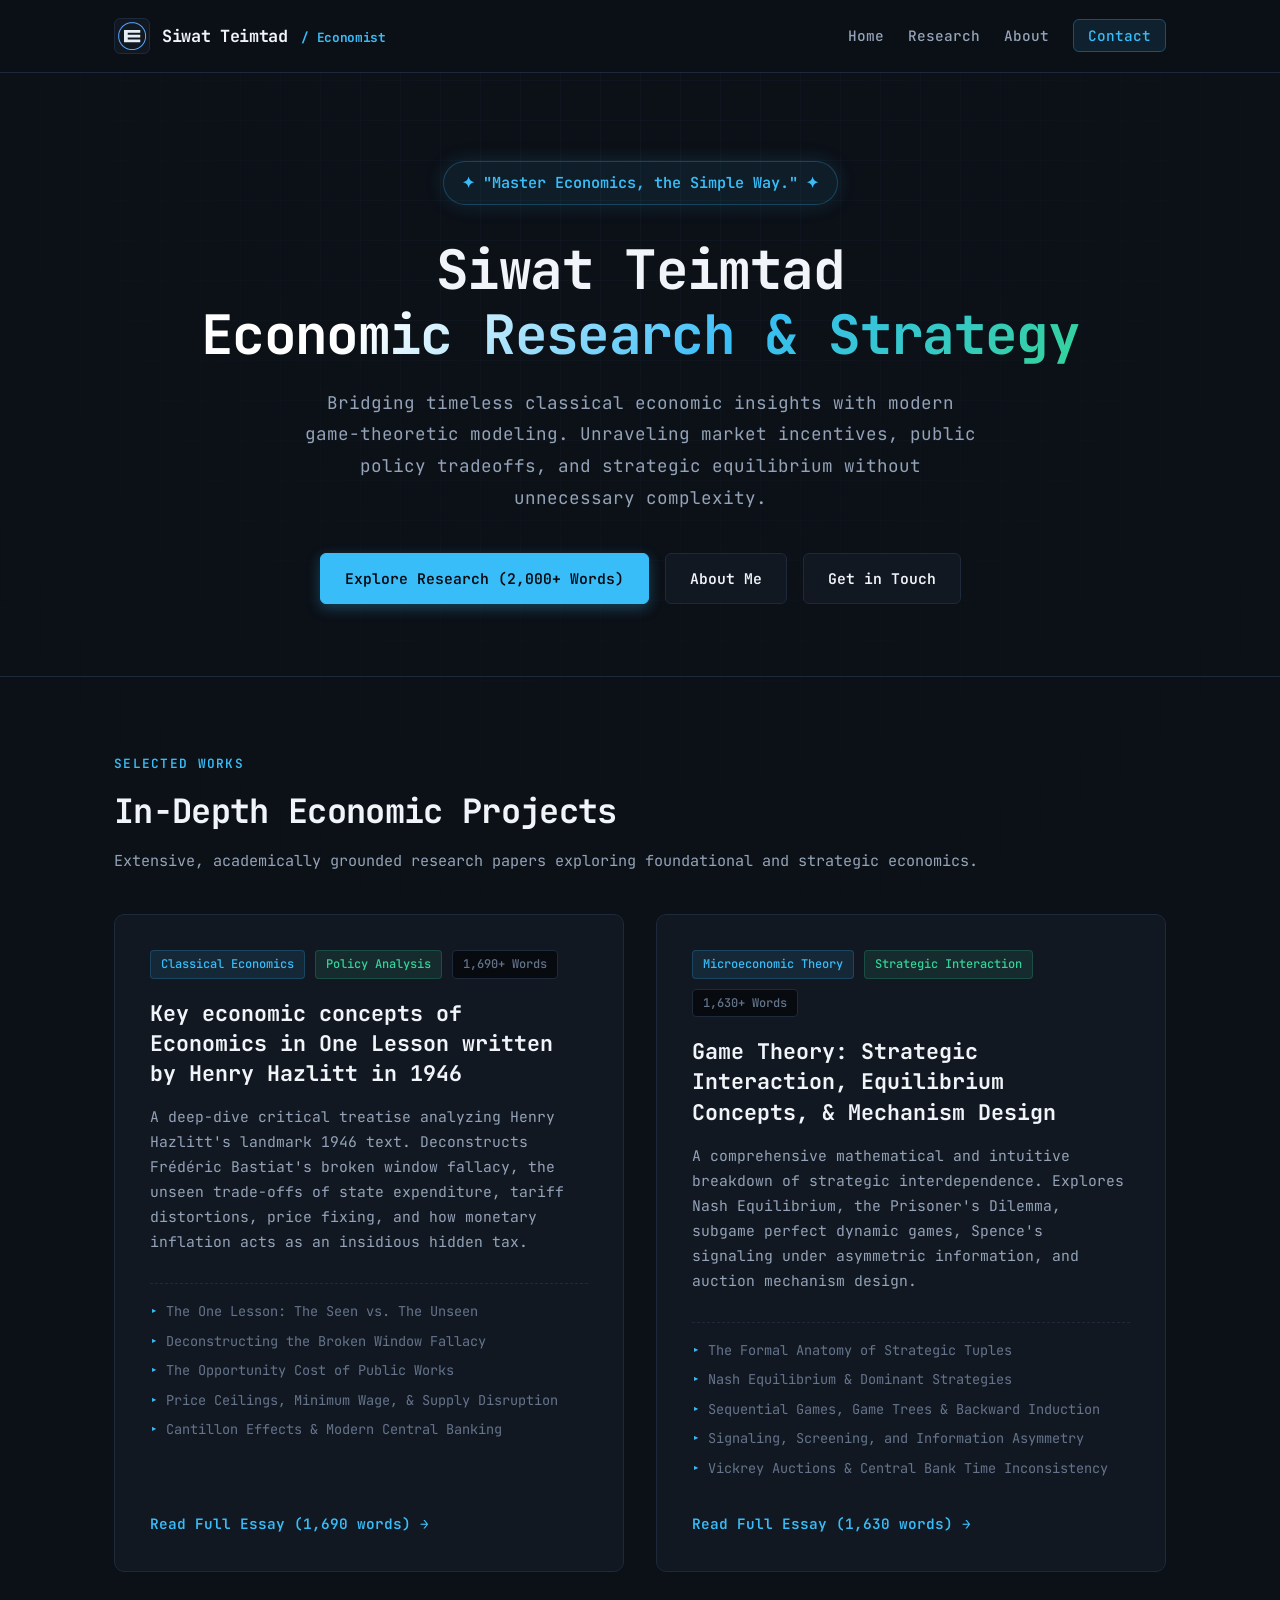
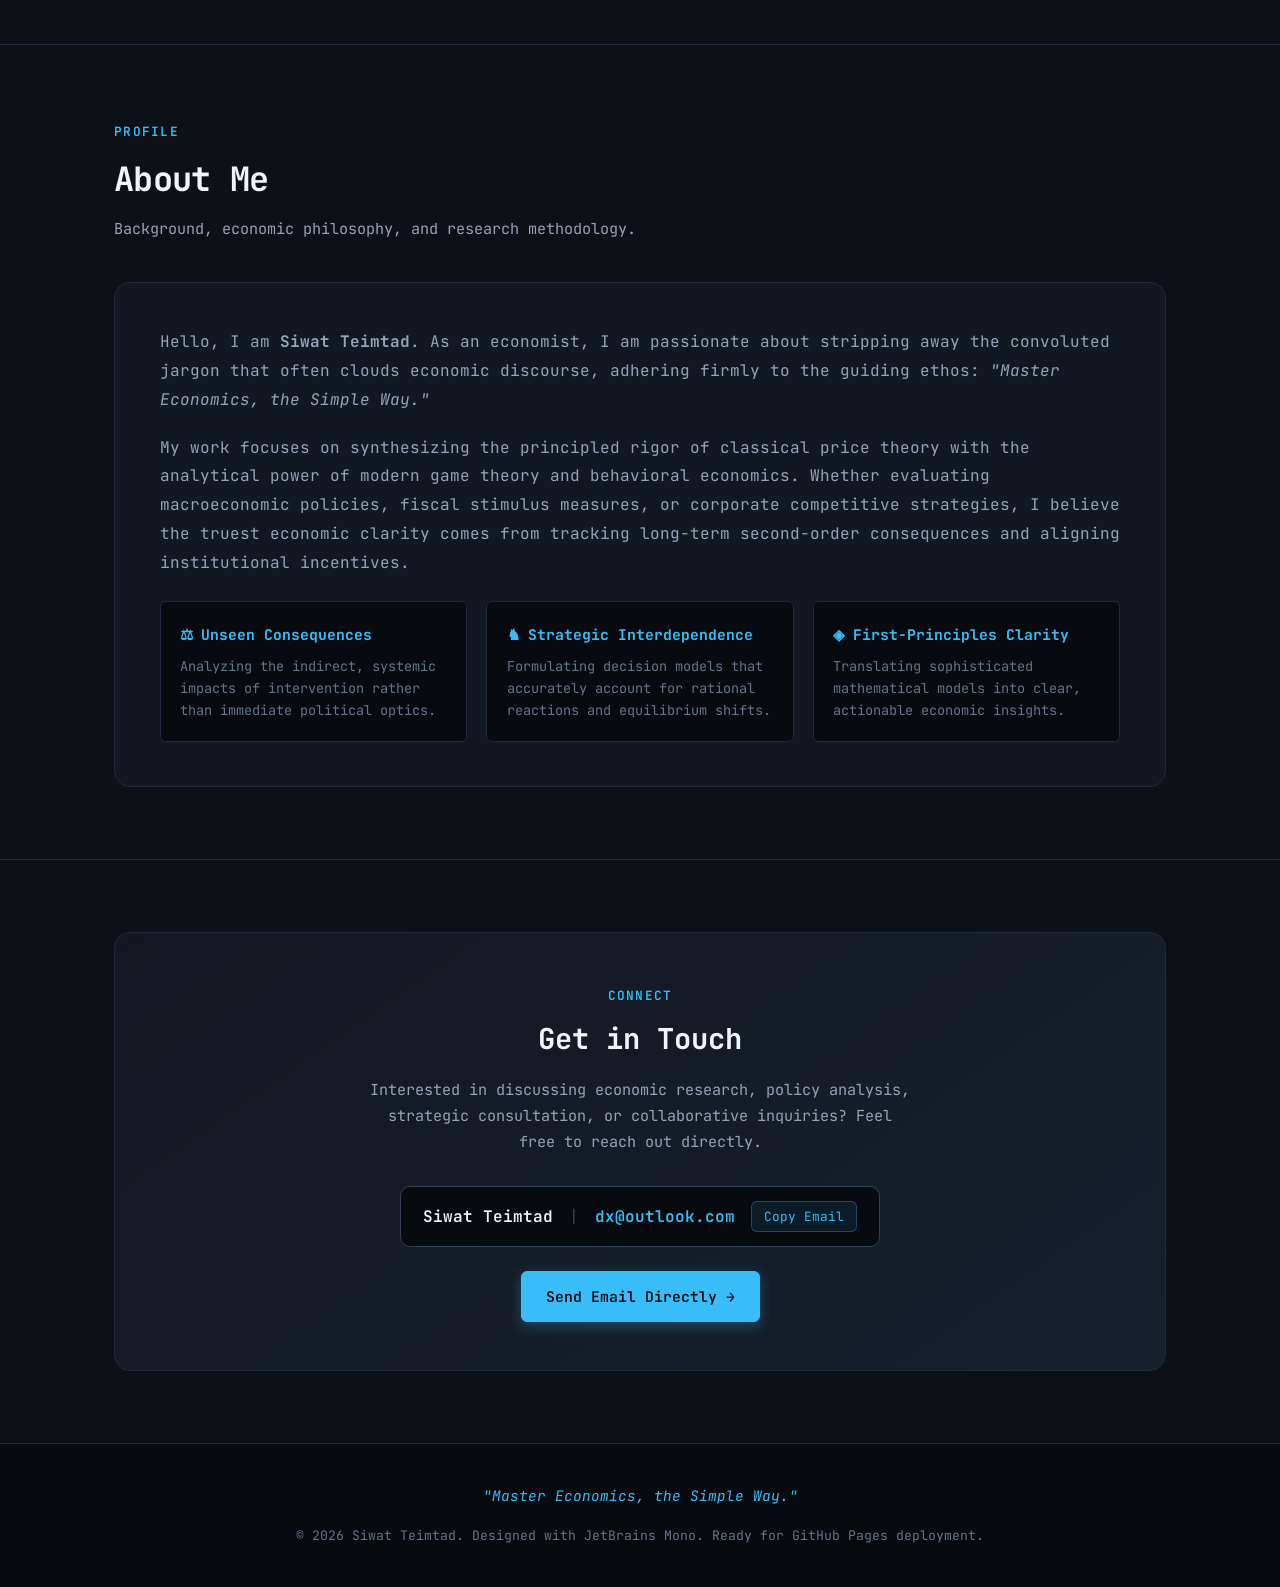
==== index.html @ f7edff2b "Add files via upload" ====
<!DOCTYPE html>
<html lang="en">
<head>
  <meta charset="UTF-8">
  <meta name="viewport" content="width=device-width, initial-scale=1.0">
  <title>Siwat Teimtad | Economist Portfolio</title>
  <meta name="description" content="Portfolio of Siwat Teimtad, Economist. Specializing in classical economic principles, Hazlitt's analytical framework, and applied game theory.">
  <link rel="stylesheet" href="style.css">
  <link rel="icon" type="image/png" href="black.png">
</head>
<body>
  <div id="progress-bar"></div>
  <div class="bg-grid"></div>

  <!-- Header -->
  <header class="site-header">
    <div class="container nav-inner">
      <a href="#home" class="brand-link">
        <img src="black.png" alt="Siwat Teimtad Logo" class="brand-logo">
        <span>Siwat Teimtad <span class="brand-tag">/ Economist</span></span>
      </a>
      <nav>
        <ul class="nav-links">
          <li><a href="#home">Home</a></li>
          <li><a href="#projects">Research</a></li>
          <li><a href="#about">About</a></li>
          <li><a href="#contact" class="nav-badge-btn">Contact</a></li>
        </ul>
      </nav>
    </div>
  </header>

  <!-- Hero Section -->
  <section id="home" class="hero-section">
    <div class="container">
      <div class="hero-quote-badge">
        <span>✦</span>
        <span>"Master Economics, the Simple Way."</span>
        <span>✦</span>
      </div>
      <h1 class="hero-title">
        Siwat Teimtad <br>
        <span class="gradient-text">Economic Research & Strategy</span>
      </h1>
      <p class="hero-subtitle">
        Bridging timeless classical economic insights with modern game-theoretic modeling. 
        Unraveling market incentives, public policy tradeoffs, and strategic equilibrium without unnecessary complexity.
      </p>
      <div class="hero-actions">
        <a href="#projects" class="btn btn-primary">Explore Research (2,000+ Words)</a>
        <a href="#about" class="btn btn-secondary">About Me</a>
        <a href="#contact" class="btn btn-secondary">Get in Touch</a>
      </div>
    </div>
  </section>

  <!-- Featured Projects Section -->
  <section id="projects" class="projects-section">
    <div class="container">
      <div class="section-header">
        <span class="section-label">Selected Works</span>
        <h2 class="section-title">In-Depth Economic Projects</h2>
        <p class="section-desc">Extensive, academically grounded research papers exploring foundational and strategic economics.</p>
      </div>

      <div class="projects-grid">
        <!-- Project 1: Hazlitt's Economics in One Lesson -->
        <article class="project-card">
          <div>
            <div class="project-meta">
              <span class="tag tag-cyan">Classical Economics</span>
              <span class="tag tag-emerald">Policy Analysis</span>
              <span class="tag tag-metric">1,690+ Words</span>
            </div>
            <h3>Key economic concepts of Economics in One Lesson written by Henry Hazlitt in 1946</h3>
            <p>
              A deep-dive critical treatise analyzing Henry Hazlitt's landmark 1946 text. Deconstructs Frédéric Bastiat's broken window fallacy, the unseen trade-offs of state expenditure, tariff distortions, price fixing, and how monetary inflation acts as an insidious hidden tax.
            </p>
            <ul class="project-topics">
              <li>The One Lesson: The Seen vs. The Unseen</li>
              <li>Deconstructing the Broken Window Fallacy</li>
              <li>The Opportunity Cost of Public Works</li>
              <li>Price Ceilings, Minimum Wage, & Supply Disruption</li>
              <li>Cantillon Effects & Modern Central Banking</li>
            </ul>
          </div>
          <a href="projects/economics-in-one-lesson.html" class="card-link">
            Read Full Essay (1,690 words) →
          </a>
        </article>

        <!-- Project 2: Game Theory -->
        <article class="project-card">
          <div>
            <div class="project-meta">
              <span class="tag tag-cyan">Microeconomic Theory</span>
              <span class="tag tag-emerald">Strategic Interaction</span>
              <span class="tag tag-metric">1,630+ Words</span>
            </div>
            <h3>Game Theory: Strategic Interaction, Equilibrium Concepts, & Mechanism Design</h3>
            <p>
              A comprehensive mathematical and intuitive breakdown of strategic interdependence. Explores Nash Equilibrium, the Prisoner's Dilemma, subgame perfect dynamic games, Spence's signaling under asymmetric information, and auction mechanism design.
            </p>
            <ul class="project-topics">
              <li>The Formal Anatomy of Strategic Tuples</li>
              <li>Nash Equilibrium & Dominant Strategies</li>
              <li>Sequential Games, Game Trees & Backward Induction</li>
              <li>Signaling, Screening, and Information Asymmetry</li>
              <li>Vickrey Auctions & Central Bank Time Inconsistency</li>
            </ul>
          </div>
          <a href="projects/game-theory.html" class="card-link">
            Read Full Essay (1,630 words) →
          </a>
        </article>
      </div>
    </div>
  </section>

  <!-- About Me Section -->
  <section id="about" class="about-section">
    <div class="container">
      <div class="section-header">
        <span class="section-label">Profile</span>
        <h2 class="section-title">About Me</h2>
        <p class="section-desc">Background, economic philosophy, and research methodology.</p>
      </div>

      <div class="about-card">
        <div class="about-bio">
          <p>
            Hello, I am <strong>Siwat Teimtad</strong>. As an economist, I am passionate about stripping away the convoluted jargon that often clouds economic discourse, adhering firmly to the guiding ethos: <em>"Master Economics, the Simple Way."</em>
          </p>
          <p>
            My work focuses on synthesizing the principled rigor of classical price theory with the analytical power of modern game theory and behavioral economics. Whether evaluating macroeconomic policies, fiscal stimulus measures, or corporate competitive strategies, I believe the truest economic clarity comes from tracking long-term second-order consequences and aligning institutional incentives.
          </p>
          
          <div class="about-principles">
            <div class="principle-box">
              <h4><span>⚖</span> Unseen Consequences</h4>
              <p>Analyzing the indirect, systemic impacts of intervention rather than immediate political optics.</p>
            </div>
            <div class="principle-box">
              <h4><span>♞</span> Strategic Interdependence</h4>
              <p>Formulating decision models that accurately account for rational reactions and equilibrium shifts.</p>
            </div>
            <div class="principle-box">
              <h4><span>◈</span> First-Principles Clarity</h4>
              <p>Translating sophisticated mathematical models into clear, actionable economic insights.</p>
            </div>
          </div>
        </div>
      </div>
    </div>
  </section>

  <!-- Contact Section -->
  <section id="contact" class="contact-section">
    <div class="container">
      <div class="contact-card">
        <span class="section-label">Connect</span>
        <h3>Get in Touch</h3>
        <p>
          Interested in discussing economic research, policy analysis, strategic consultation, or collaborative inquiries? Feel free to reach out directly.
        </p>

        <div class="contact-details-box">
          <span class="contact-name">Siwat Teimtad</span>
          <span class="contact-separator">|</span>
          <a href="mailto:dx@outlook.com" class="contact-email-link">dx@outlook.com</a>
          <button id="copy-email-btn" class="copy-btn" title="Copy email to clipboard">Copy Email</button>
        </div>

        <div>
          <a href="mailto:dx@outlook.com" class="btn btn-primary">Send Email Directly →</a>
        </div>
      </div>
    </div>
  </section>

  <!-- Footer -->
  <footer class="site-footer">
    <div class="container footer-content">
      <div class="footer-quote">"Master Economics, the Simple Way."</div>
      <div class="footer-copy">© 2026 Siwat Teimtad. Designed with JetBrains Mono. Ready for GitHub Pages deployment.</div>
    </div>
  </footer>

  <button id="back-to-top" aria-label="Back to Top">↑</button>
  <div id="toast"></div>

  <script src="script.js"></script>
</body>
</html>
---- style.css ----
/* ==========================================================================
   SIWAT TEIMTAD | ECONOMIST PORTFOLIO
   Theme: Modern Dark Mode
   Typography: JetBrains Mono
   ========================================================================== */

@import url('https://fonts.googleapis.com/css2?family=JetBrains+Mono:ital,wght@0,300;0,400;0,500;0,600;0,700;1,400;1,600&display=swap');

:root {
  --font-mono: 'JetBrains Mono', -apple-system, BlinkMacSystemFont, monospace;
  
  /* Color Palette */
  --bg-darkest: #070a0f;
  --bg-primary: #0c1017;
  --bg-card: #121822;
  --bg-card-hover: #17202d;
  --bg-elevated: #1d2838;
  
  --border-subtle: #1e293b;
  --border-highlight: #334155;
  --border-accent: #38bdf8;
  
  --text-primary: #f1f5f9;
  --text-secondary: #94a3b8;
  --text-muted: #64748b;
  
  --accent-cyan: #38bdf8;
  --accent-blue: #60a5fa;
  --accent-emerald: #34d399;
  --accent-amber: #fbbf24;
  --accent-rose: #f43f5e;
  
  --glow-cyan: rgba(56, 189, 248, 0.15);
  --glow-emerald: rgba(52, 211, 153, 0.15);
  
  --radius-sm: 6px;
  --radius-md: 10px;
  --radius-lg: 16px;
  --container-width: 1100px;
  --container-prose: 820px;
  --transition: all 0.25s cubic-bezier(0.16, 1, 0.3, 1);
}

/* Base Styles */
* {
  box-sizing: border-box;
  margin: 0;
  padding: 0;
}

html {
  scroll-behavior: smooth;
  font-size: 16px;
}

body {
  font-family: var(--font-mono);
  background-color: var(--bg-primary);
  color: var(--text-primary);
  line-height: 1.7;
  min-height: 100vh;
  display: flex;
  flex-direction: column;
  overflow-x: hidden;
  -webkit-font-smoothing: antialiased;
}

/* Reading Progress Bar (Fixed Top) */
#progress-bar {
  position: fixed;
  top: 0;
  left: 0;
  height: 3px;
  width: 0%;
  background: linear-gradient(90deg, var(--accent-cyan), var(--accent-emerald));
  z-index: 1000;
  transition: width 0.1s ease-out;
}

/* Background Atmosphere Grid */
.bg-grid {
  position: fixed;
  inset: 0;
  background-image: 
    linear-gradient(to right, rgba(30, 41, 59, 0.25) 1px, transparent 1px),
    linear-gradient(to bottom, rgba(30, 41, 59, 0.25) 1px, transparent 1px);
  background-size: 40px 40px;
  pointer-events: none;
  z-index: -1;
  mask-image: radial-gradient(circle at 50% 20%, black, transparent 80%);
  -webkit-mask-image: radial-gradient(circle at 50% 20%, black, transparent 80%);
}

/* Container */
.container {
  width: 100%;
  max-width: var(--container-width);
  margin: 0 auto;
  padding: 0 1.5rem;
}

.container-prose {
  max-width: var(--container-prose);
}

/* Navbar */
.site-header {
  position: sticky;
  top: 0;
  z-index: 100;
  backdrop-filter: blur(12px);
  -webkit-backdrop-filter: blur(12px);
  background-color: rgba(12, 16, 23, 0.85);
  border-bottom: 1px solid var(--border-subtle);
  transition: var(--transition);
}

.nav-inner {
  display: flex;
  align-items: center;
  justify-content: space-between;
  height: 72px;
}

.brand-link {
  display: flex;
  align-items: center;
  gap: 12px;
  text-decoration: none;
  color: var(--text-primary);
  font-weight: 700;
  font-size: 1.05rem;
  letter-spacing: -0.02em;
}

.brand-logo {
  width: 36px;
  height: 36px;
  object-fit: contain;
  border-radius: var(--radius-sm);
  background: var(--bg-card);
  border: 1px solid var(--border-subtle);
  padding: 2px;
}

.brand-tag {
  color: var(--accent-cyan);
  font-size: 0.8rem;
  margin-left: 4px;
}

.nav-links {
  display: flex;
  align-items: center;
  gap: 1.5rem;
  list-style: none;
}

.nav-links a {
  text-decoration: none;
  color: var(--text-secondary);
  font-size: 0.9rem;
  font-weight: 500;
  transition: var(--transition);
  position: relative;
  padding: 4px 0;
}

.nav-links a:hover,
.nav-links a.active {
  color: var(--accent-cyan);
}

.nav-badge-btn {
  background: rgba(56, 189, 248, 0.1);
  color: var(--accent-cyan) !important;
  border: 1px solid rgba(56, 189, 248, 0.3);
  padding: 6px 14px !important;
  border-radius: var(--radius-sm);
}

.nav-badge-btn:hover {
  background: var(--accent-cyan) !important;
  color: var(--bg-darkest) !important;
}

/* Hero Section */
.hero-section {
  padding: 5.5rem 0 4.5rem;
  text-align: center;
  position: relative;
}

.hero-quote-badge {
  display: inline-flex;
  align-items: center;
  gap: 8px;
  background: rgba(56, 189, 248, 0.08);
  border: 1px solid rgba(56, 189, 248, 0.25);
  padding: 8px 18px;
  border-radius: 9999px;
  color: var(--accent-cyan);
  font-size: 0.95rem;
  font-weight: 600;
  margin-bottom: 2rem;
  box-shadow: 0 0 20px var(--glow-cyan);
  animation: pulseGlow 4s infinite alternate;
}

@keyframes pulseGlow {
  0% { box-shadow: 0 0 15px rgba(56, 189, 248, 0.1); }
  100% { box-shadow: 0 0 30px rgba(56, 189, 248, 0.25); }
}

.hero-title {
  font-size: clamp(2.2rem, 5vw, 3.4rem);
  font-weight: 700;
  letter-spacing: -0.03em;
  line-height: 1.2;
  margin-bottom: 1.2rem;
}

.hero-title .gradient-text {
  background: linear-gradient(135deg, #ffffff 20%, var(--accent-cyan) 60%, var(--accent-emerald) 100%);
  -webkit-background-clip: text;
  -webkit-text-fill-color: transparent;
}

.hero-subtitle {
  font-size: 1.1rem;
  color: var(--text-secondary);
  max-width: 680px;
  margin: 0 auto 2.5rem;
  line-height: 1.8;
  font-weight: 400;
}

.hero-actions {
  display: flex;
  align-items: center;
  justify-content: center;
  gap: 1rem;
  flex-wrap: wrap;
}

.btn {
  display: inline-flex;
  align-items: center;
  gap: 8px;
  font-family: var(--font-mono);
  font-size: 0.92rem;
  font-weight: 600;
  padding: 12px 24px;
  border-radius: var(--radius-sm);
  text-decoration: none;
  cursor: pointer;
  transition: var(--transition);
  border: 1px solid transparent;
}

.btn-primary {
  background-color: var(--accent-cyan);
  color: var(--bg-darkest);
  border-color: var(--accent-cyan);
  box-shadow: 0 4px 14px rgba(56, 189, 248, 0.3);
}

.btn-primary:hover {
  background-color: #7dd3fc;
  transform: translateY(-2px);
  box-shadow: 0 6px 20px rgba(56, 189, 248, 0.45);
}

.btn-secondary {
  background-color: var(--bg-card);
  color: var(--text-primary);
  border-color: var(--border-subtle);
}

.btn-secondary:hover {
  background-color: var(--bg-card-hover);
  border-color: var(--border-highlight);
  transform: translateY(-2px);
}

/* Section Header */
.section-header {
  margin-bottom: 2.5rem;
}

.section-label {
  display: inline-block;
  color: var(--accent-cyan);
  font-size: 0.8rem;
  font-weight: 600;
  text-transform: uppercase;
  letter-spacing: 0.1em;
  margin-bottom: 0.5rem;
}

.section-title {
  font-size: clamp(1.6rem, 3vw, 2.1rem);
  font-weight: 700;
  letter-spacing: -0.02em;
  color: var(--text-primary);
}

.section-desc {
  color: var(--text-secondary);
  font-size: 0.95rem;
  margin-top: 0.5rem;
}

/* Projects Section */
.projects-section {
  padding: 4.5rem 0;
  border-top: 1px solid var(--border-subtle);
}

.projects-grid {
  display: grid;
  grid-template-columns: repeat(auto-fit, minmax(320px, 1fr));
  gap: 2rem;
}

.project-card {
  background-color: var(--bg-card);
  border: 1px solid var(--border-subtle);
  border-radius: var(--radius-md);
  padding: 2.2rem;
  display: flex;
  flex-direction: column;
  justify-content: space-between;
  transition: var(--transition);
  position: relative;
  overflow: hidden;
}

.project-card::before {
  content: '';
  position: absolute;
  top: 0;
  left: 0;
  right: 0;
  height: 3px;
  background: linear-gradient(90deg, transparent, var(--accent-cyan), transparent);
  opacity: 0;
  transition: var(--transition);
}

.project-card:hover {
  transform: translateY(-4px);
  border-color: var(--border-highlight);
  background-color: var(--bg-card-hover);
  box-shadow: 0 12px 30px rgba(0, 0, 0, 0.4);
}

.project-card:hover::before {
  opacity: 1;
}

.project-meta {
  display: flex;
  align-items: center;
  gap: 10px;
  margin-bottom: 1.2rem;
  font-size: 0.8rem;
  flex-wrap: wrap;
}

.tag {
  display: inline-block;
  padding: 3px 10px;
  border-radius: 4px;
  font-weight: 500;
  font-size: 0.75rem;
  border: 1px solid transparent;
}

.tag-cyan {
  background: rgba(56, 189, 248, 0.1);
  color: var(--accent-cyan);
  border-color: rgba(56, 189, 248, 0.2);
}

.tag-emerald {
  background: rgba(52, 211, 153, 0.1);
  color: var(--accent-emerald);
  border-color: rgba(52, 211, 153, 0.2);
}

.tag-metric {
  color: var(--text-muted);
  background: var(--bg-darkest);
  border: 1px solid var(--border-subtle);
}

.project-card h3 {
  font-size: 1.35rem;
  font-weight: 700;
  margin-bottom: 1rem;
  line-height: 1.4;
  color: var(--text-primary);
}

.project-card p {
  color: var(--text-secondary);
  font-size: 0.92rem;
  line-height: 1.7;
  margin-bottom: 1.8rem;
}

.project-topics {
  list-style: none;
  margin-bottom: 2rem;
  padding-top: 1rem;
  border-top: 1px dashed var(--border-subtle);
}

.project-topics li {
  font-size: 0.85rem;
  color: var(--text-muted);
  display: flex;
  align-items: center;
  gap: 8px;
  margin-bottom: 0.4rem;
}

.project-topics li::before {
  content: '▸';
  color: var(--accent-cyan);
}

.card-link {
  display: inline-flex;
  align-items: center;
  gap: 6px;
  color: var(--accent-cyan);
  text-decoration: none;
  font-weight: 600;
  font-size: 0.9rem;
  margin-top: auto;
  transition: var(--transition);
}

.card-link:hover {
  color: #7dd3fc;
  transform: translateX(4px);
}

/* About Section */
.about-section {
  padding: 4.5rem 0;
  border-top: 1px solid var(--border-subtle);
}

.about-card {
  background-color: var(--bg-card);
  border: 1px solid var(--border-subtle);
  border-radius: var(--radius-lg);
  padding: 2.8rem;
  display: grid;
  grid-template-columns: 1fr;
  gap: 2.5rem;
}

.about-bio {
  color: var(--text-secondary);
  font-size: 1rem;
  line-height: 1.8;
}

.about-bio p {
  margin-bottom: 1.2rem;
}

.about-principles {
  display: grid;
  grid-template-columns: repeat(auto-fit, minmax(240px, 1fr));
  gap: 1.2rem;
  margin-top: 1.5rem;
}

.principle-box {
  background: var(--bg-darkest);
  border: 1px solid var(--border-subtle);
  border-radius: var(--radius-sm);
  padding: 1.2rem;
}

.principle-box h4 {
  color: var(--accent-cyan);
  font-size: 0.92rem;
  margin-bottom: 0.5rem;
  display: flex;
  align-items: center;
  gap: 8px;
}

.principle-box p {
  font-size: 0.85rem;
  color: var(--text-muted);
  line-height: 1.6;
  margin: 0;
}

/* Contact Section */
.contact-section {
  padding: 4.5rem 0;
  border-top: 1px solid var(--border-subtle);
}

.contact-card {
  background: linear-gradient(145deg, var(--bg-card), var(--bg-card-hover));
  border: 1px solid var(--border-subtle);
  border-radius: var(--radius-lg);
  padding: 3rem;
  text-align: center;
  position: relative;
  overflow: hidden;
}

.contact-card h3 {
  font-size: 1.8rem;
  font-weight: 700;
  margin-bottom: 0.8rem;
}

.contact-card p {
  color: var(--text-secondary);
  max-width: 540px;
  margin: 0 auto 2rem;
  font-size: 0.95rem;
}

.contact-details-box {
  display: inline-flex;
  align-items: center;
  justify-content: center;
  gap: 1rem;
  background: var(--bg-darkest);
  border: 1px solid var(--border-highlight);
  padding: 14px 22px;
  border-radius: var(--radius-md);
  margin-bottom: 1.5rem;
  flex-wrap: wrap;
}

.contact-name {
  color: var(--text-primary);
  font-weight: 600;
  font-size: 1rem;
}

.contact-separator {
  color: var(--border-highlight);
}

.contact-email-link {
  color: var(--accent-cyan);
  text-decoration: none;
  font-weight: 600;
  font-size: 1rem;
  transition: var(--transition);
}

.contact-email-link:hover {
  text-decoration: underline;
  color: #7dd3fc;
}

.copy-btn {
  background: rgba(56, 189, 248, 0.1);
  color: var(--accent-cyan);
  border: 1px solid rgba(56, 189, 248, 0.3);
  padding: 6px 12px;
  border-radius: var(--radius-sm);
  font-family: var(--font-mono);
  font-size: 0.8rem;
  cursor: pointer;
  transition: var(--transition);
}

.copy-btn:hover {
  background: var(--accent-cyan);
  color: var(--bg-darkest);
}

/* Toast Notification */
#toast {
  position: fixed;
  bottom: 24px;
  right: 24px;
  background-color: var(--accent-emerald);
  color: var(--bg-darkest);
  font-weight: 600;
  font-size: 0.85rem;
  padding: 10px 18px;
  border-radius: var(--radius-sm);
  box-shadow: 0 6px 20px rgba(0, 0, 0, 0.4);
  opacity: 0;
  transform: translateY(12px);
  pointer-events: none;
  transition: var(--transition);
  z-index: 1000;
}

#toast.show {
  opacity: 1;
  transform: translateY(0);
}

/* Article / Essay Layout (For Project Pages) */
.essay-page {
  padding: 3rem 0 6rem;
}

.breadcrumbs {
  display: flex;
  align-items: center;
  gap: 8px;
  font-size: 0.85rem;
  color: var(--text-muted);
  margin-bottom: 2rem;
}

.breadcrumbs a {
  color: var(--accent-cyan);
  text-decoration: none;
}

.breadcrumbs a:hover {
  text-decoration: underline;
}

.essay-header {
  margin-bottom: 3rem;
  padding-bottom: 2rem;
  border-bottom: 1px solid var(--border-subtle);
}

.essay-title {
  font-size: clamp(2rem, 4.5vw, 2.9rem);
  font-weight: 700;
  line-height: 1.25;
  margin-bottom: 1.2rem;
  letter-spacing: -0.03em;
}

.essay-meta-bar {
  display: flex;
  align-items: center;
  gap: 16px;
  color: var(--text-muted);
  font-size: 0.85rem;
  flex-wrap: wrap;
}

.essay-author {
  color: var(--text-primary);
  font-weight: 600;
}

/* Essay Content Typography */
.essay-body {
  font-size: 1.05rem;
  line-height: 1.85;
  color: #cbd5e1;
}

.essay-body h2 {
  font-size: 1.65rem;
  font-weight: 700;
  color: var(--text-primary);
  margin: 3rem 0 1.2rem;
  padding-bottom: 0.5rem;
  border-bottom: 1px solid var(--border-subtle);
  letter-spacing: -0.02em;
}

.essay-body h3 {
  font-size: 1.25rem;
  font-weight: 600;
  color: var(--accent-cyan);
  margin: 2rem 0 0.8rem;
}

.essay-body p {
  margin-bottom: 1.5rem;
}

.essay-body blockquote {
  border-left: 3px solid var(--accent-cyan);
  background: var(--bg-card);
  padding: 1.2rem 1.6rem;
  margin: 2rem 0;
  border-radius: 0 var(--radius-sm) var(--radius-sm) 0;
  font-style: italic;
  color: var(--text-primary);
}

.callout {
  background: var(--bg-card);
  border: 1px solid var(--border-subtle);
  border-left: 4px solid var(--accent-emerald);
  padding: 1.4rem 1.6rem;
  border-radius: var(--radius-sm);
  margin: 2rem 0;
}

.callout-title {
  color: var(--accent-emerald);
  font-weight: 700;
  font-size: 0.95rem;
  margin-bottom: 0.5rem;
  display: flex;
  align-items: center;
  gap: 8px;
}

.callout p {
  font-size: 0.95rem;
  color: var(--text-secondary);
  margin-bottom: 0;
}

/* Payoff Table & Economic Figures */
.matrix-container {
  overflow-x: auto;
  margin: 2rem 0;
}

.game-matrix {
  width: 100%;
  border-collapse: collapse;
  background: var(--bg-card);
  border: 1px solid var(--border-subtle);
  border-radius: var(--radius-sm);
  text-align: center;
  font-size: 0.9rem;
}

.game-matrix th, 
.game-matrix td {
  padding: 14px 18px;
  border: 1px solid var(--border-subtle);
}

.game-matrix th {
  background: var(--bg-darkest);
  color: var(--accent-cyan);
  font-weight: 600;
}

.game-matrix td strong {
  color: var(--accent-emerald);
}

/* Table of Contents Box */
.toc-box {
  background: var(--bg-card);
  border: 1px solid var(--border-subtle);
  border-radius: var(--radius-md);
  padding: 1.5rem 1.8rem;
  margin-bottom: 3rem;
}

.toc-title {
  font-size: 0.95rem;
  font-weight: 700;
  color: var(--text-primary);
  margin-bottom: 0.8rem;
}

.toc-list {
  list-style: none;
  padding-left: 0;
}

.toc-list li {
  margin-bottom: 0.5rem;
}

.toc-list a {
  color: var(--text-secondary);
  text-decoration: none;
  font-size: 0.88rem;
  transition: var(--transition);
}

.toc-list a:hover {
  color: var(--accent-cyan);
  padding-left: 4px;
}

/* Footer */
.site-footer {
  margin-top: auto;
  border-top: 1px solid var(--border-subtle);
  padding: 2.5rem 0;
  background-color: var(--bg-darkest);
  text-align: center;
}

.footer-content {
  display: flex;
  flex-direction: column;
  align-items: center;
  gap: 1rem;
}

.footer-quote {
  color: var(--accent-cyan);
  font-size: 0.9rem;
  font-style: italic;
}

.footer-copy {
  color: var(--text-muted);
  font-size: 0.82rem;
}

/* Back to Top Floating Button */
#back-to-top {
  position: fixed;
  bottom: 24px;
  right: 24px;
  background: var(--bg-card);
  border: 1px solid var(--border-highlight);
  color: var(--text-primary);
  width: 42px;
  height: 42px;
  border-radius: 50%;
  display: flex;
  align-items: center;
  justify-content: center;
  cursor: pointer;
  opacity: 0;
  visibility: hidden;
  transition: var(--transition);
  z-index: 99;
}

#back-to-top.visible {
  opacity: 1;
  visibility: visible;
}

#back-to-top:hover {
  background: var(--accent-cyan);
  color: var(--bg-darkest);
  border-color: var(--accent-cyan);
}

/* Responsive Styles */
@media (max-width: 768px) {
  .nav-inner {
    height: 64px;
  }
  
  .nav-links {
    gap: 1rem;
    font-size: 0.85rem;
  }
  
  .hero-section {
    padding: 3.5rem 0 2.5rem;
  }
  
  .contact-details-box {
    flex-direction: column;
    gap: 0.5rem;
  }
  
  .contact-separator {
    display: none;
  }
  
  .about-card {
    padding: 1.8rem;
  }
}
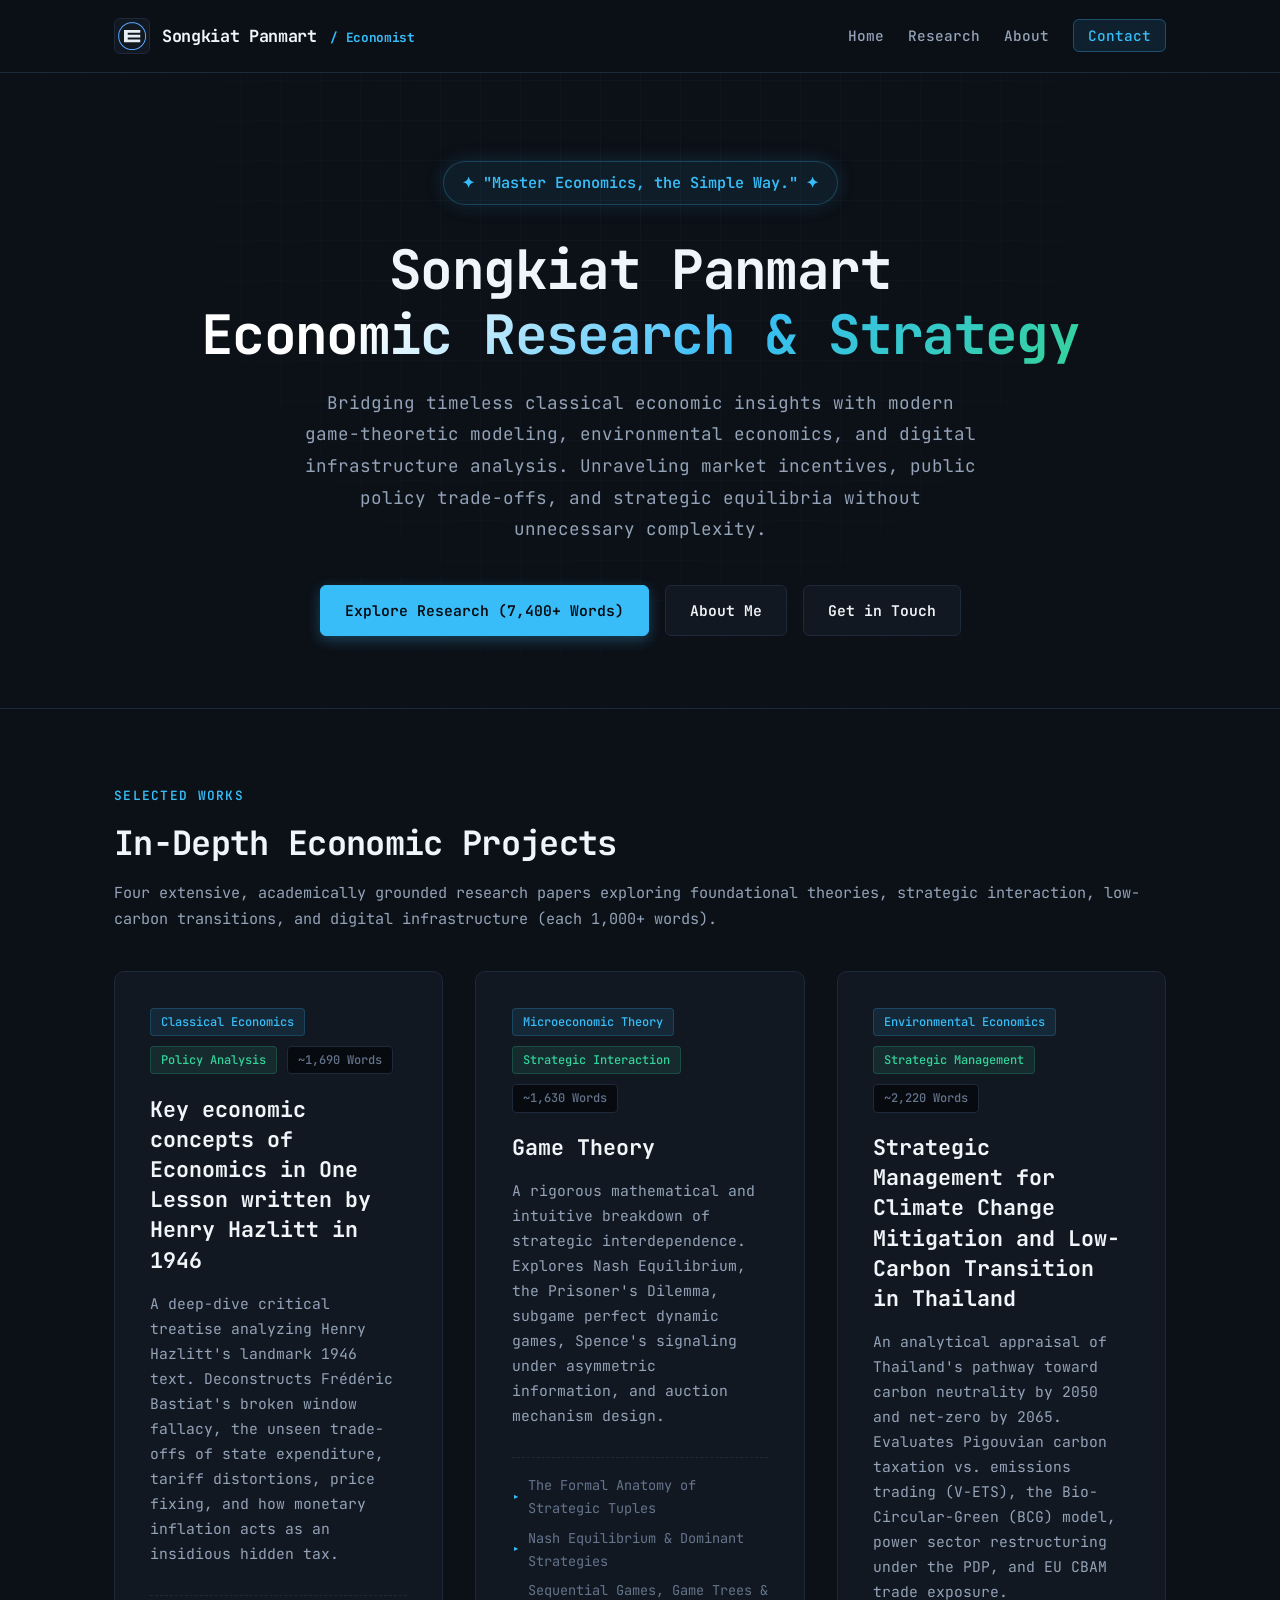
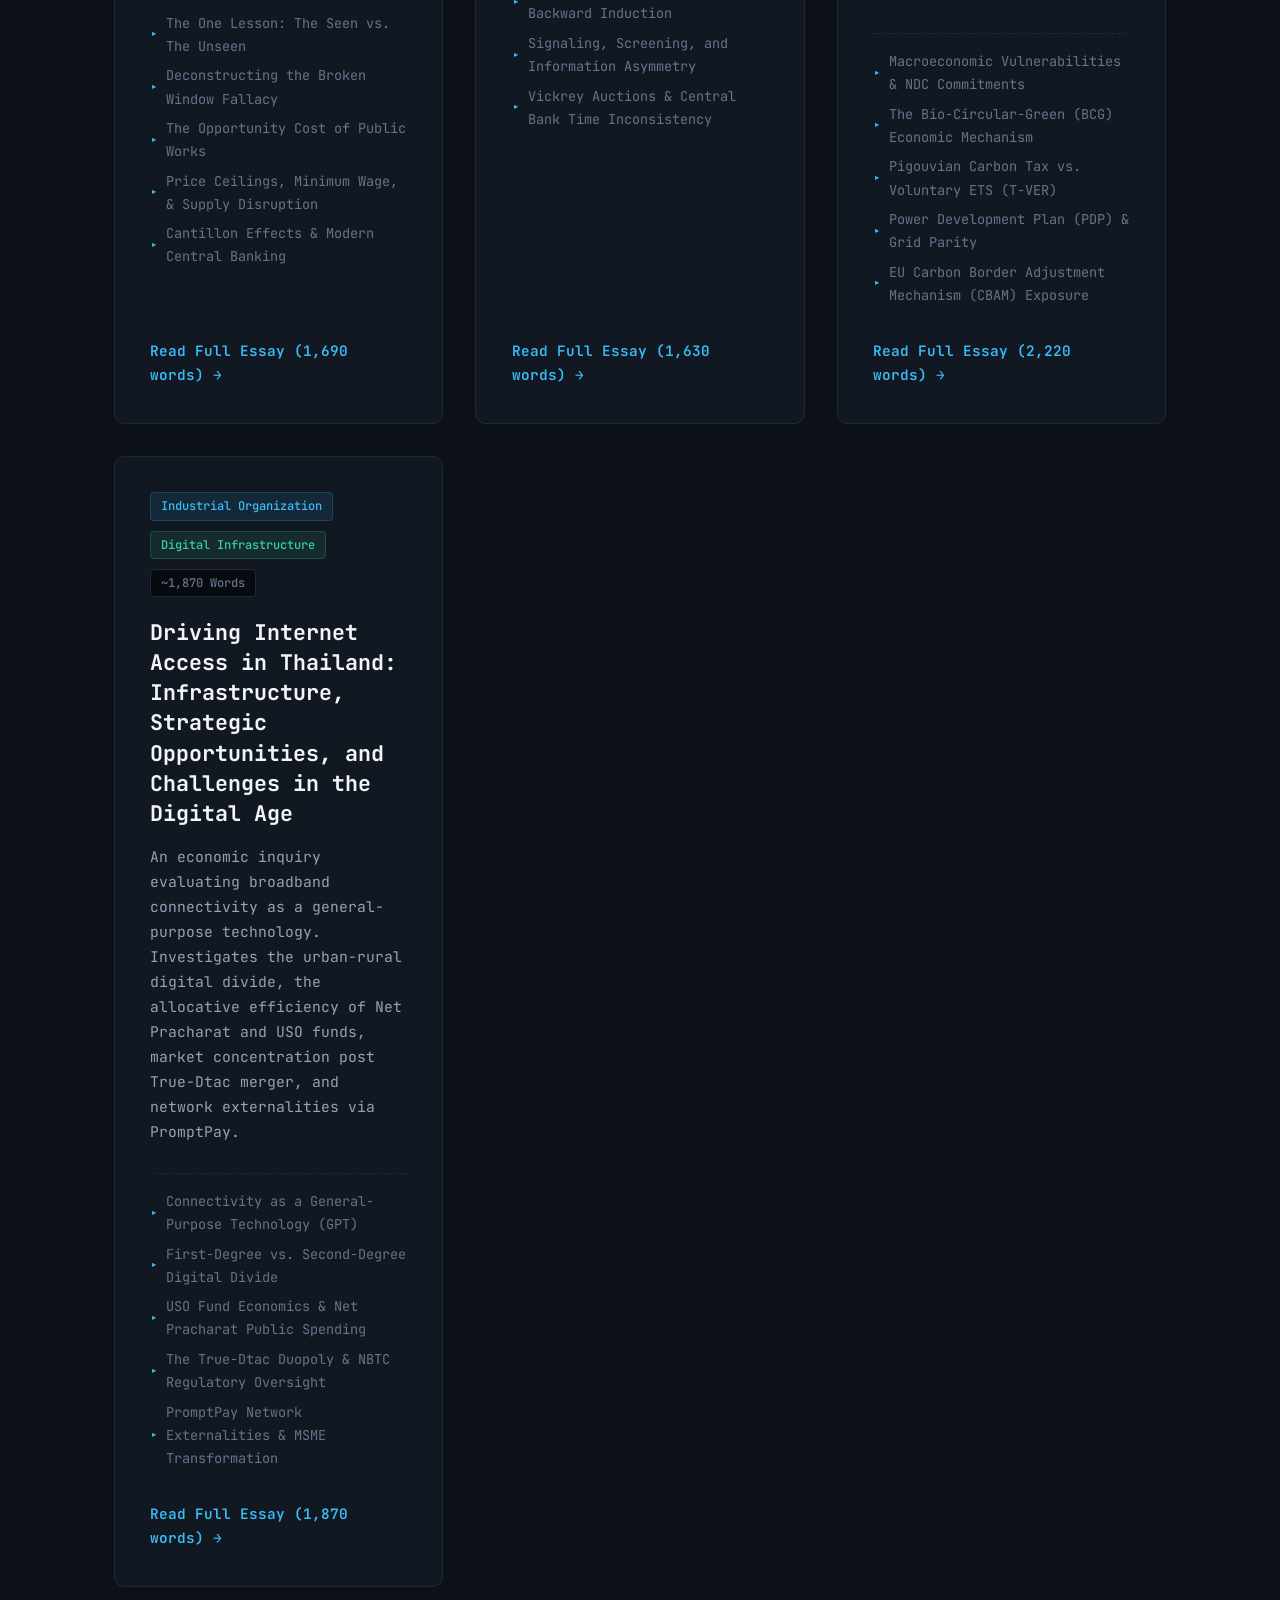
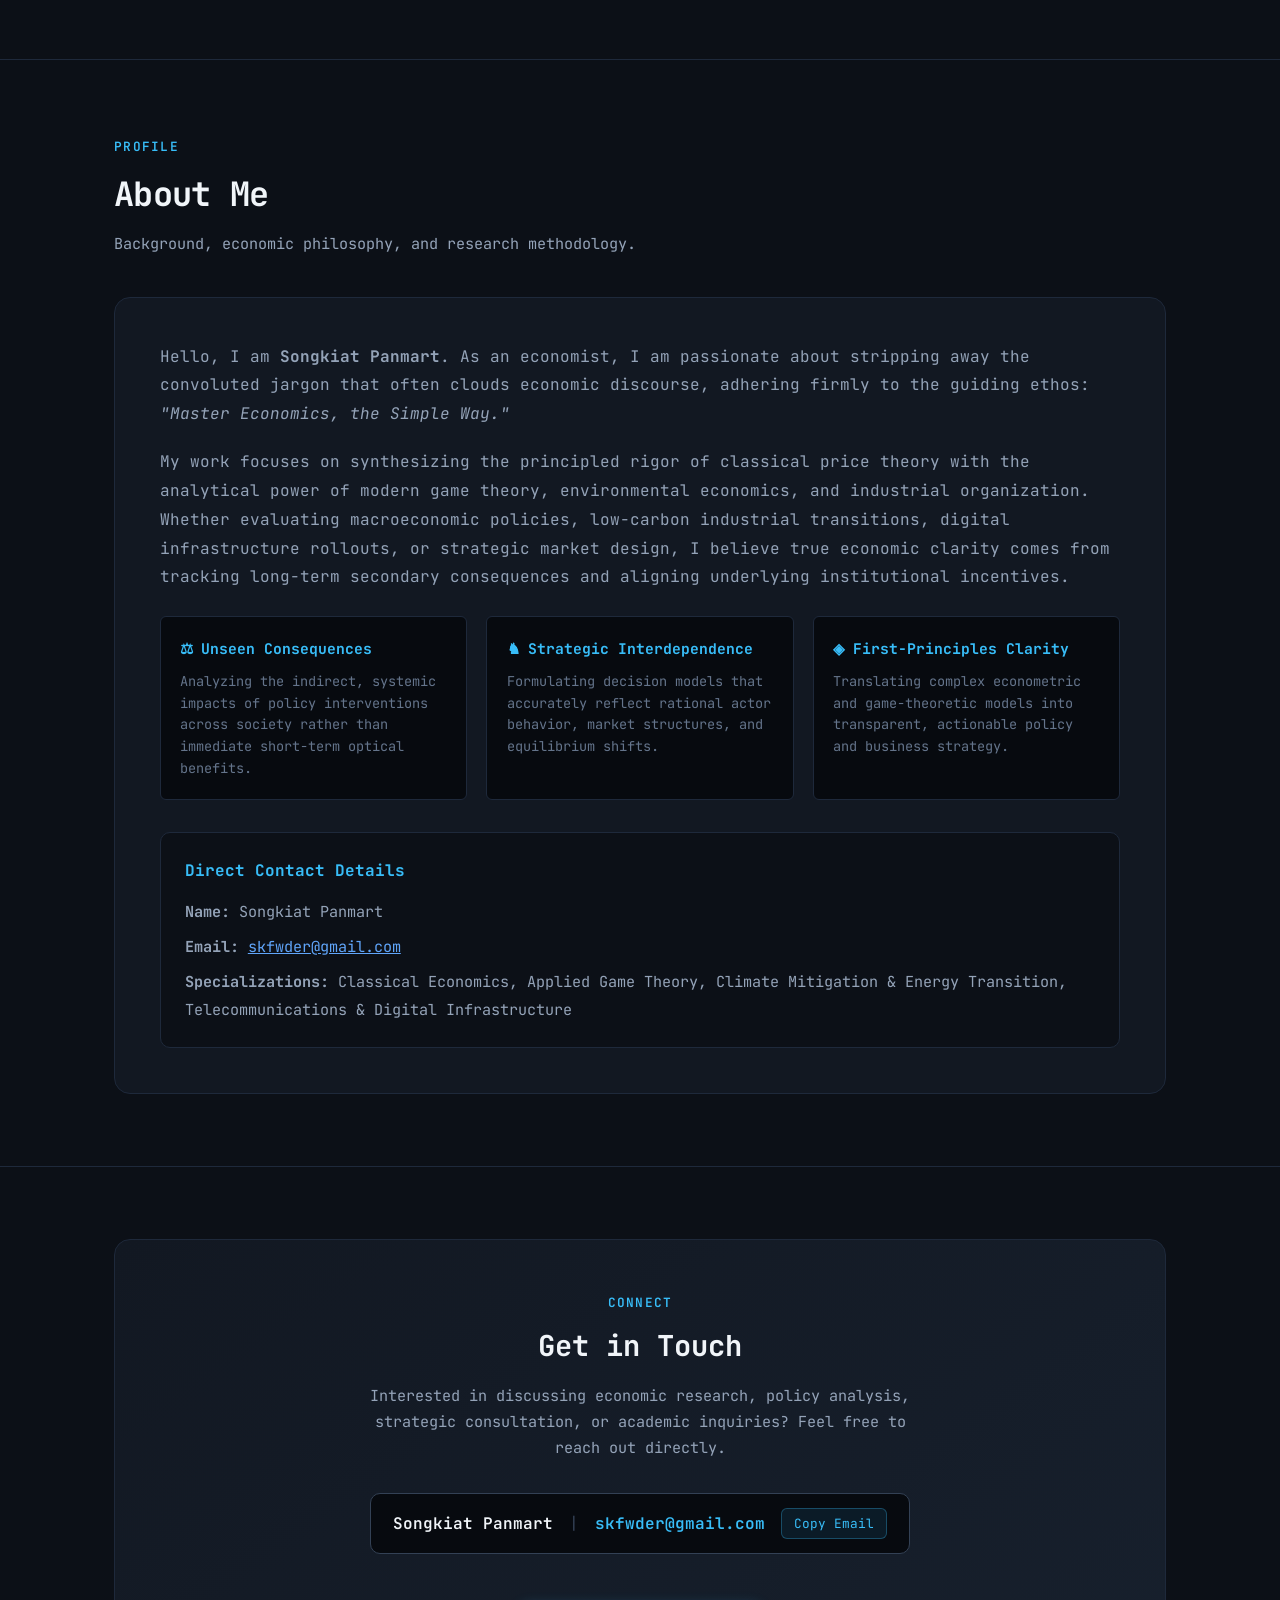
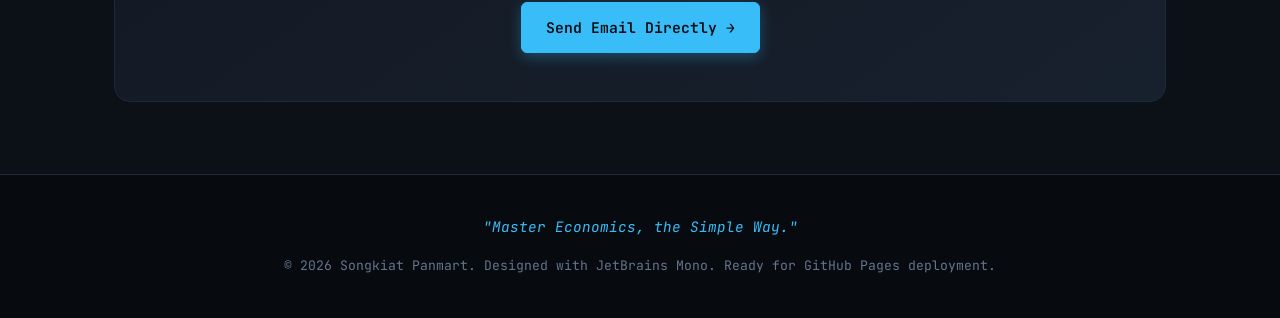
==== commit 1fc6040d: "feat: complete Songkiat Panmart economist portfolio with 4 research projects (1000+ words each)" ====
--- a/index.html
+++ b/index.html
@@ -3,8 +3,8 @@
 <head>
   <meta charset="UTF-8">
   <meta name="viewport" content="width=device-width, initial-scale=1.0">
-  <title>Siwat Teimtad | Economist Portfolio</title>
-  <meta name="description" content="Portfolio of Siwat Teimtad, Economist. Specializing in classical economic principles, Hazlitt's analytical framework, and applied game theory.">
+  <title>Songkiat Panmart | Economist Portfolio</title>
+  <meta name="description" content="Portfolio of Songkiat Panmart, Economist. Specializing in classical economic principles, Hazlitt's analytical framework, game theory, climate transition, and telecommunication economics.">
   <link rel="stylesheet" href="style.css">
   <link rel="icon" type="image/png" href="black.png">
 </head>
@@ -16,8 +16,8 @@
   <header class="site-header">
     <div class="container nav-inner">
       <a href="#home" class="brand-link">
-        <img src="black.png" alt="Siwat Teimtad Logo" class="brand-logo">
-        <span>Siwat Teimtad <span class="brand-tag">/ Economist</span></span>
+        <img src="black.png" alt="Songkiat Panmart Logo" class="brand-logo">
+        <span>Songkiat Panmart <span class="brand-tag">/ Economist</span></span>
       </a>
       <nav>
         <ul class="nav-links">
@@ -39,15 +39,15 @@
         <span>✦</span>
       </div>
       <h1 class="hero-title">
-        Siwat Teimtad <br>
+        Songkiat Panmart <br>
         <span class="gradient-text">Economic Research & Strategy</span>
       </h1>
       <p class="hero-subtitle">
-        Bridging timeless classical economic insights with modern game-theoretic modeling. 
-        Unraveling market incentives, public policy tradeoffs, and strategic equilibrium without unnecessary complexity.
+        Bridging timeless classical economic insights with modern game-theoretic modeling, environmental economics, and digital infrastructure analysis. 
+        Unraveling market incentives, public policy trade-offs, and strategic equilibria without unnecessary complexity.
       </p>
       <div class="hero-actions">
-        <a href="#projects" class="btn btn-primary">Explore Research (2,000+ Words)</a>
+        <a href="#projects" class="btn btn-primary">Explore Research (7,400+ Words)</a>
         <a href="#about" class="btn btn-secondary">About Me</a>
         <a href="#contact" class="btn btn-secondary">Get in Touch</a>
       </div>
@@ -60,7 +60,7 @@
       <div class="section-header">
         <span class="section-label">Selected Works</span>
         <h2 class="section-title">In-Depth Economic Projects</h2>
-        <p class="section-desc">Extensive, academically grounded research papers exploring foundational and strategic economics.</p>
+        <p class="section-desc">Four extensive, academically grounded research papers exploring foundational theories, strategic interaction, low-carbon transitions, and digital infrastructure (each 1,000+ words).</p>
       </div>
 
       <div class="projects-grid">
@@ -70,7 +70,7 @@
             <div class="project-meta">
               <span class="tag tag-cyan">Classical Economics</span>
               <span class="tag tag-emerald">Policy Analysis</span>
-              <span class="tag tag-metric">1,690+ Words</span>
+              <span class="tag tag-metric">~1,690 Words</span>
             </div>
             <h3>Key economic concepts of Economics in One Lesson written by Henry Hazlitt in 1946</h3>
             <p>
@@ -85,7 +85,7 @@
             </ul>
           </div>
           <a href="projects/economics-in-one-lesson.html" class="card-link">
-            Read Full Essay (1,690 words) →
+            Read Full Essay (1,690 words) &rarr;
           </a>
         </article>
 
@@ -95,11 +95,11 @@
             <div class="project-meta">
               <span class="tag tag-cyan">Microeconomic Theory</span>
               <span class="tag tag-emerald">Strategic Interaction</span>
-              <span class="tag tag-metric">1,630+ Words</span>
-            </div>
-            <h3>Game Theory: Strategic Interaction, Equilibrium Concepts, & Mechanism Design</h3>
-            <p>
-              A comprehensive mathematical and intuitive breakdown of strategic interdependence. Explores Nash Equilibrium, the Prisoner's Dilemma, subgame perfect dynamic games, Spence's signaling under asymmetric information, and auction mechanism design.
+              <span class="tag tag-metric">~1,630 Words</span>
+            </div>
+            <h3>Game Theory</h3>
+            <p>
+              A rigorous mathematical and intuitive breakdown of strategic interdependence. Explores Nash Equilibrium, the Prisoner's Dilemma, subgame perfect dynamic games, Spence's signaling under asymmetric information, and auction mechanism design.
             </p>
             <ul class="project-topics">
               <li>The Formal Anatomy of Strategic Tuples</li>
@@ -110,7 +110,57 @@
             </ul>
           </div>
           <a href="projects/game-theory.html" class="card-link">
-            Read Full Essay (1,630 words) →
+            Read Full Essay (1,630 words) &rarr;
+          </a>
+        </article>
+
+        <!-- Project 3: Climate Change Mitigation in Thailand -->
+        <article class="project-card">
+          <div>
+            <div class="project-meta">
+              <span class="tag tag-cyan">Environmental Economics</span>
+              <span class="tag tag-emerald">Strategic Management</span>
+              <span class="tag tag-metric">~2,220 Words</span>
+            </div>
+            <h3>Strategic Management for Climate Change Mitigation and Low-Carbon Transition in Thailand</h3>
+            <p>
+              An analytical appraisal of Thailand's pathway toward carbon neutrality by 2050 and net-zero by 2065. Evaluates Pigouvian carbon taxation vs. emissions trading (V-ETS), the Bio-Circular-Green (BCG) model, power sector restructuring under the PDP, and EU CBAM trade exposure.
+            </p>
+            <ul class="project-topics">
+              <li>Macroeconomic Vulnerabilities & NDC Commitments</li>
+              <li>The Bio-Circular-Green (BCG) Economic Mechanism</li>
+              <li>Pigouvian Carbon Tax vs. Voluntary ETS (T-VER)</li>
+              <li>Power Development Plan (PDP) & Grid Parity</li>
+              <li>EU Carbon Border Adjustment Mechanism (CBAM) Exposure</li>
+            </ul>
+          </div>
+          <a href="projects/climate-change-thailand.html" class="card-link">
+            Read Full Essay (2,220 words) &rarr;
+          </a>
+        </article>
+
+        <!-- Project 4: Internet Access in Thailand -->
+        <article class="project-card">
+          <div>
+            <div class="project-meta">
+              <span class="tag tag-cyan">Industrial Organization</span>
+              <span class="tag tag-emerald">Digital Infrastructure</span>
+              <span class="tag tag-metric">~1,870 Words</span>
+            </div>
+            <h3>Driving Internet Access in Thailand: Infrastructure, Strategic Opportunities, and Challenges in the Digital Age</h3>
+            <p>
+              An economic inquiry evaluating broadband connectivity as a general-purpose technology. Investigates the urban-rural digital divide, the allocative efficiency of Net Pracharat and USO funds, market concentration post True-Dtac merger, and network externalities via PromptPay.
+            </p>
+            <ul class="project-topics">
+              <li>Connectivity as a General-Purpose Technology (GPT)</li>
+              <li>First-Degree vs. Second-Degree Digital Divide</li>
+              <li>USO Fund Economics & Net Pracharat Public Spending</li>
+              <li>The True-Dtac Duopoly & NBTC Regulatory Oversight</li>
+              <li>PromptPay Network Externalities & MSME Transformation</li>
+            </ul>
+          </div>
+          <a href="projects/internet-access-thailand.html" class="card-link">
+            Read Full Essay (1,870 words) &rarr;
           </a>
         </article>
       </div>
@@ -129,24 +179,34 @@
       <div class="about-card">
         <div class="about-bio">
           <p>
-            Hello, I am <strong>Siwat Teimtad</strong>. As an economist, I am passionate about stripping away the convoluted jargon that often clouds economic discourse, adhering firmly to the guiding ethos: <em>"Master Economics, the Simple Way."</em>
+            Hello, I am <strong>Songkiat Panmart</strong>. As an economist, I am passionate about stripping away the convoluted jargon that often clouds economic discourse, adhering firmly to the guiding ethos: <em>"Master Economics, the Simple Way."</em>
           </p>
           <p>
-            My work focuses on synthesizing the principled rigor of classical price theory with the analytical power of modern game theory and behavioral economics. Whether evaluating macroeconomic policies, fiscal stimulus measures, or corporate competitive strategies, I believe the truest economic clarity comes from tracking long-term second-order consequences and aligning institutional incentives.
+            My work focuses on synthesizing the principled rigor of classical price theory with the analytical power of modern game theory, environmental economics, and industrial organization. Whether evaluating macroeconomic policies, low-carbon industrial transitions, digital infrastructure rollouts, or strategic market design, I believe true economic clarity comes from tracking long-term secondary consequences and aligning underlying institutional incentives.
           </p>
           
           <div class="about-principles">
             <div class="principle-box">
-              <h4><span>⚖</span> Unseen Consequences</h4>
-              <p>Analyzing the indirect, systemic impacts of intervention rather than immediate political optics.</p>
+              <h4><span>&#9878;</span> Unseen Consequences</h4>
+              <p>Analyzing the indirect, systemic impacts of policy interventions across society rather than immediate short-term optical benefits.</p>
             </div>
             <div class="principle-box">
-              <h4><span>♞</span> Strategic Interdependence</h4>
-              <p>Formulating decision models that accurately account for rational reactions and equilibrium shifts.</p>
+              <h4><span>&#9822;</span> Strategic Interdependence</h4>
+              <p>Formulating decision models that accurately reflect rational actor behavior, market structures, and equilibrium shifts.</p>
             </div>
             <div class="principle-box">
-              <h4><span>◈</span> First-Principles Clarity</h4>
-              <p>Translating sophisticated mathematical models into clear, actionable economic insights.</p>
+              <h4><span>&#9672;</span> First-Principles Clarity</h4>
+              <p>Translating complex econometric and game-theoretic models into transparent, actionable policy and business strategy.</p>
+            </div>
+          </div>
+
+          <!-- Contact Details inside About Me -->
+          <div style="margin-top: 2rem; padding: 1.5rem; background: var(--bg-primary); border: 1px solid var(--border-subtle); border-radius: var(--radius-md);">
+            <h4 style="margin-bottom: 0.75rem; color: var(--accent-cyan); font-size: 1rem;">Direct Contact Details</h4>
+            <div style="display: flex; flex-direction: column; gap: 0.5rem; font-size: 0.95rem;">
+              <div><strong>Name:</strong> Songkiat Panmart</div>
+              <div><strong>Email:</strong> <a href="mailto:skfwder@gmail.com" style="color: var(--accent-blue); text-decoration: underline;">skfwder@gmail.com</a></div>
+              <div><strong>Specializations:</strong> Classical Economics, Applied Game Theory, Climate Mitigation & Energy Transition, Telecommunications & Digital Infrastructure</div>
             </div>
           </div>
         </div>
@@ -161,18 +221,18 @@
         <span class="section-label">Connect</span>
         <h3>Get in Touch</h3>
         <p>
-          Interested in discussing economic research, policy analysis, strategic consultation, or collaborative inquiries? Feel free to reach out directly.
+          Interested in discussing economic research, policy analysis, strategic consultation, or academic inquiries? Feel free to reach out directly.
         </p>
 
         <div class="contact-details-box">
-          <span class="contact-name">Siwat Teimtad</span>
+          <span class="contact-name">Songkiat Panmart</span>
           <span class="contact-separator">|</span>
-          <a href="mailto:dx@outlook.com" class="contact-email-link">dx@outlook.com</a>
+          <a href="mailto:skfwder@gmail.com" class="contact-email-link">skfwder@gmail.com</a>
           <button id="copy-email-btn" class="copy-btn" title="Copy email to clipboard">Copy Email</button>
         </div>
 
-        <div>
-          <a href="mailto:dx@outlook.com" class="btn btn-primary">Send Email Directly →</a>
+        <div style="margin-top: 1.5rem;">
+          <a href="mailto:skfwder@gmail.com" class="btn btn-primary">Send Email Directly &rarr;</a>
         </div>
       </div>
     </div>
@@ -182,11 +242,11 @@
   <footer class="site-footer">
     <div class="container footer-content">
       <div class="footer-quote">"Master Economics, the Simple Way."</div>
-      <div class="footer-copy">© 2026 Siwat Teimtad. Designed with JetBrains Mono. Ready for GitHub Pages deployment.</div>
+      <div class="footer-copy">&copy; 2026 Songkiat Panmart. Designed with JetBrains Mono. Ready for GitHub Pages deployment.</div>
     </div>
   </footer>
 
-  <button id="back-to-top" aria-label="Back to Top">↑</button>
+  <button id="back-to-top" aria-label="Back to Top">&uarr;</button>
   <div id="toast"></div>
 
   <script src="script.js"></script>
--- a/style.css
+++ b/style.css
@@ -1,5 +1,5 @@
 /* ==========================================================================
-   SIWAT TEIMTAD | ECONOMIST PORTFOLIO
+   SONGKIAT PANMART | ECONOMIST PORTFOLIO
    Theme: Modern Dark Mode
    Typography: JetBrains Mono
    ========================================================================== */
